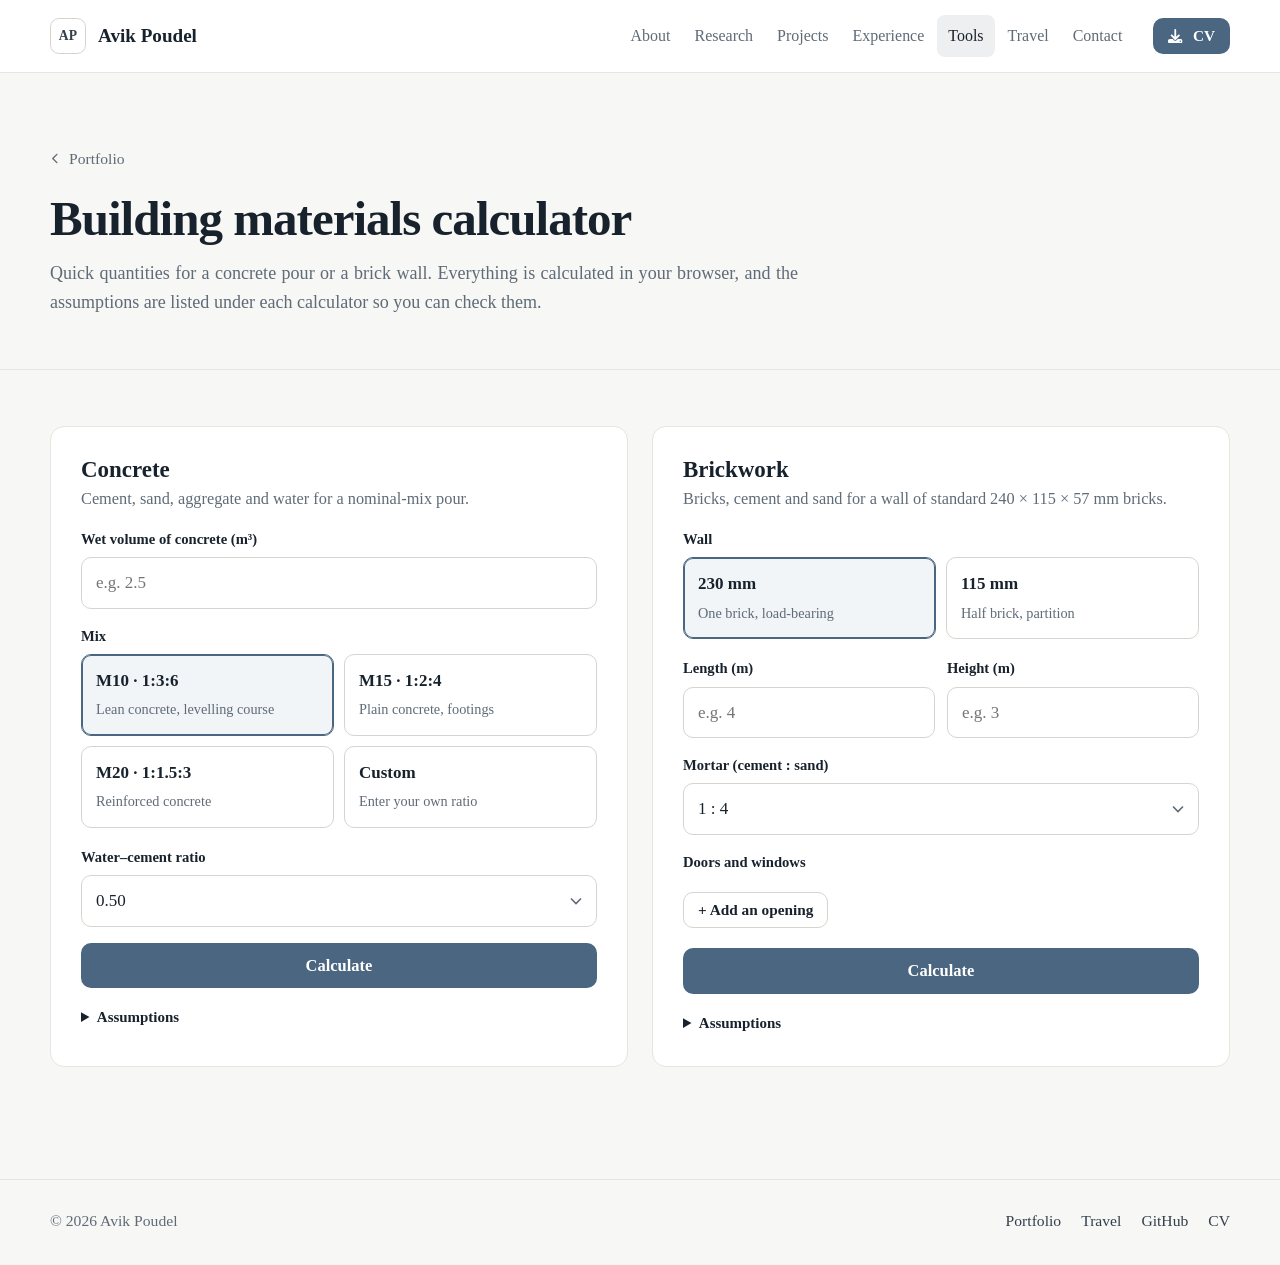
==== concretecal.html @ f52c706e "Redesign the portfolio with a light, Times New Roman layout Rebuild the home, travel and calculator " ====
<!DOCTYPE html>
<html lang="en">
<head>
  <meta charset="utf-8">
  <meta name="viewport" content="width=device-width, initial-scale=1">
  <title>Building Materials Calculator | Avik Poudel</title>
  <meta name="description" content="Free calculator for cement, sand, aggregate and water in a concrete pour, and bricks, cement and sand for brick masonry with openings. Results in m³ and cubic feet.">
  <link rel="canonical" href="http://www.avikpoudel.com.np/concretecal.html">
  <meta name="theme-color" content="#f7f7f5">
  <meta property="og:type" content="website">
  <meta property="og:title" content="Building Materials Calculator | Avik Poudel">
  <meta property="og:description" content="Cement, sand, aggregate, bricks and water for concrete and brickwork.">
  <meta property="og:url" content="http://www.avikpoudel.com.np/concretecal.html">
  <meta property="og:image" content="http://www.avikpoudel.com.np/assets/img/construction.jpg">

  <link rel="icon" href="favicon.ico" sizes="32x32">
  <link rel="icon" href="assets/img/favicon.svg" type="image/svg+xml">
  <link rel="apple-touch-icon" href="assets/img/apple-touch-icon.png">
  <link rel="stylesheet" href="assets/css/site.css">
  <script>document.documentElement.classList.add('js');</script>
</head>
<body>
  <a class="skip-link" href="#main">Skip to content</a>

  <header class="site-header is-solid" data-header data-solid>
    <div class="container nav">
      <a class="brand" href="index.html">
        <span class="brand__mark" aria-hidden="true">AP</span>
        <span>Avik Poudel</span>
      </a>
      <button class="nav-toggle" type="button" aria-expanded="false" aria-controls="site-nav" data-nav-toggle>
        <span class="nav-toggle__bars" aria-hidden="true"></span>
        <span class="sr-only">Menu</span>
      </button>
      <nav class="nav__menu" id="site-nav" aria-label="Main">
        <ul class="nav__links">
          <li><a href="index.html#about">About</a></li>
          <li><a href="index.html#research">Research</a></li>
          <li><a href="index.html#projects">Projects</a></li>
          <li><a href="index.html#experience">Experience</a></li>
          <li><a href="index.html#tools" aria-current="page">Tools</a></li>
          <li><a href="hobby.html">Travel</a></li>
          <li><a href="index.html#contact">Contact</a></li>
        </ul>
        <a class="btn btn--small" href="resources/cv.pdf" download>
          <svg class="icon" aria-hidden="true"><use href="assets/img/icons.svg#i-download"></use></svg>
          CV
        </a>
      </nav>
    </div>
  </header>

  <main id="main">
    <section class="page-hero">
      <div class="container">
        <a class="back-link" href="index.html#tools"><svg class="icon" aria-hidden="true"><use href="assets/img/icons.svg#i-chevron-left"></use></svg> Portfolio</a>
        <h1>Building materials calculator</h1>
        <p>Quick quantities for a concrete pour or a brick wall. Everything is calculated in your browser, and the assumptions are listed under each calculator so you can check them.</p>
      </div>
    </section>

    <section class="section page-body">
      <div class="container calc-grid">

        <!-- Concrete -->
        <form class="panel" id="concrete-form" novalidate>
          <h2>Concrete</h2>
          <p class="panel-intro">Cement, sand, aggregate and water for a nominal-mix pour.</p>

          <div class="field">
            <label for="c-volume">Wet volume of concrete (m³)</label>
            <input class="input" id="c-volume" type="number" inputmode="decimal" min="0" step="any" placeholder="e.g. 2.5" required>
          </div>

          <p class="label" id="mix-label">Mix</p>
          <div class="choice-grid" role="radiogroup" aria-labelledby="mix-label">
            <div class="choice">
              <input type="radio" name="mix" id="mix-m10" value="1:3:6" checked>
              <label for="mix-m10"><strong>M10 · 1:3:6</strong><span>Lean concrete, levelling course</span></label>
            </div>
            <div class="choice">
              <input type="radio" name="mix" id="mix-m15" value="1:2:4">
              <label for="mix-m15"><strong>M15 · 1:2:4</strong><span>Plain concrete, footings</span></label>
            </div>
            <div class="choice">
              <input type="radio" name="mix" id="mix-m20" value="1:1.5:3">
              <label for="mix-m20"><strong>M20 · 1:1.5:3</strong><span>Reinforced concrete</span></label>
            </div>
            <div class="choice">
              <input type="radio" name="mix" id="mix-custom" value="custom">
              <label for="mix-custom"><strong>Custom</strong><span>Enter your own ratio</span></label>
            </div>
          </div>

          <fieldset class="field" id="custom-ratio" hidden style="border:0;padding:0;margin-inline:0">
            <legend class="label">Custom ratio (cement : sand : aggregate)</legend>
            <div class="row-3">
              <input class="input" type="number" min="0" step="any" value="1" aria-label="Cement parts" data-part="cement">
              <input class="input" type="number" min="0" step="any" value="2" aria-label="Sand parts" data-part="sand">
              <input class="input" type="number" min="0" step="any" value="4" aria-label="Aggregate parts" data-part="aggregate">
            </div>
          </fieldset>

          <div class="field">
            <label for="c-wc">Water–cement ratio</label>
            <select class="input" id="c-wc">
              <option value="0.40">0.40</option>
              <option value="0.45">0.45</option>
              <option value="0.50" selected>0.50</option>
              <option value="0.55">0.55</option>
              <option value="0.60">0.60</option>
            </select>
          </div>

          <button class="btn btn--block" type="submit">Calculate</button>
          <p class="form-error" data-error aria-live="polite"></p>

          <div class="results" data-results hidden aria-live="polite">
            <div><strong data-out="cement-bags">0</strong>bags of cement <em data-out="cement-kg"></em></div>
            <div><strong data-out="water">0</strong>litres of water</div>
            <div><strong data-out="sand">0</strong>m³ of sand <em data-out="sand-cft"></em></div>
            <div><strong data-out="aggregate">0</strong>m³ of aggregate <em data-out="agg-cft"></em></div>
          </div>

          <details class="assumptions">
            <summary>Assumptions</summary>
            <ul>
              <li>Dry volume = 1.54 × wet volume, split by the mix ratio.</li>
              <li>Cement density 1440 kg/m³, 50 kg bags.</li>
              <li>Water = water–cement ratio × mass of cement.</li>
              <li>No allowance for wastage. Nominal mixes only; use a mix design for important work.</li>
            </ul>
          </details>
        </form>

        <!-- Brickwork -->
        <form class="panel" id="brick-form" novalidate>
          <h2>Brickwork</h2>
          <p class="panel-intro">Bricks, cement and sand for a wall of standard 240 × 115 × 57 mm bricks.</p>

          <p class="label" id="wall-label">Wall</p>
          <div class="choice-grid" role="radiogroup" aria-labelledby="wall-label">
            <div class="choice">
              <input type="radio" name="wall" id="wall-230" value="0.23" data-mortar="4" checked>
              <label for="wall-230"><strong>230 mm</strong><span>One brick, load-bearing</span></label>
            </div>
            <div class="choice">
              <input type="radio" name="wall" id="wall-115" value="0.115" data-mortar="6">
              <label for="wall-115"><strong>115 mm</strong><span>Half brick, partition</span></label>
            </div>
          </div>

          <div class="row-2">
            <div class="field">
              <label for="b-length">Length (m)</label>
              <input class="input" id="b-length" type="number" inputmode="decimal" min="0" step="any" placeholder="e.g. 4" required>
            </div>
            <div class="field">
              <label for="b-height">Height (m)</label>
              <input class="input" id="b-height" type="number" inputmode="decimal" min="0" step="any" placeholder="e.g. 3" required>
            </div>
          </div>

          <div class="field">
            <label for="b-mortar">Mortar (cement : sand)</label>
            <select class="input" id="b-mortar">
              <option value="3">1 : 3</option>
              <option value="4" selected>1 : 4</option>
              <option value="5">1 : 5</option>
              <option value="6">1 : 6</option>
            </select>
          </div>

          <p class="label">Doors and windows</p>
          <div class="openings" data-openings></div>
          <template id="opening-template">
            <div class="opening">
              <input class="input" type="number" inputmode="decimal" min="0" step="any" placeholder="Width (m)" aria-label="Opening width in metres" data-dim="w">
              <input class="input" type="number" inputmode="decimal" min="0" step="any" placeholder="Height (m)" aria-label="Opening height in metres" data-dim="h">
              <button class="icon-btn" type="button" aria-label="Remove this opening" data-remove>
                <svg class="icon" aria-hidden="true"><use href="assets/img/icons.svg#i-xmark"></use></svg>
              </button>
            </div>
          </template>
          <button class="btn btn--outline btn--small" type="button" data-add-opening style="margin-bottom: 20px">+ Add an opening</button>

          <button class="btn btn--block" type="submit">Calculate</button>
          <p class="form-error" data-error aria-live="polite"></p>

          <div class="results" data-results hidden aria-live="polite">
            <div><strong data-out="bricks">0</strong>bricks, incl. 5% wastage</div>
            <div><strong data-out="cement-bags">0</strong>bags of cement <em data-out="cement-kg"></em></div>
            <div><strong data-out="sand">0</strong>m³ of sand <em data-out="sand-cft"></em></div>
            <div><strong data-out="volume">0</strong>m³ of brickwork <em data-out="area"></em></div>
          </div>

          <details class="assumptions">
            <summary>Assumptions</summary>
            <ul>
              <li>Brick 240 × 115 × 57 mm with 10 mm joints, so each brick takes 250 × 125 × 67 mm of wall.</li>
              <li>Wet mortar = wall volume − volume of the bricks themselves.</li>
              <li>Dry mortar = 1.33 × wet mortar, split by the mortar ratio.</li>
              <li>Cement density 1440 kg/m³, 50 kg bags. Openings are deducted in full.</li>
            </ul>
          </details>
        </form>
      </div>
    </section>
  </main>

  <footer class="site-footer">
    <div class="container footer">
      <p>© <span data-year>2026</span> Avik Poudel</p>
      <nav aria-label="Footer">
        <a href="index.html">Portfolio</a>
        <a href="hobby.html">Travel</a>
        <a href="https://github.com/poudelavik1" target="_blank" rel="noopener">GitHub</a>
        <a href="resources/cv.pdf" download>CV</a>
      </nav>
    </div>
  </footer>

  <script src="assets/js/site.js" defer></script>
  <script src="assets/js/calculators.js" defer></script>
</body>
</html>
---- assets/css/site.css ----
/* ==========================================================================
   Avik Poudel — portfolio
   One stylesheet for every page: a light, quiet palette with a muted
   slate-blue accent. Tokens first, then layout, then components.
   ========================================================================== */

:root {
  --bg: #f7f7f5;
  --surface: #ffffff;
  --tint: #f2f5f8;
  --ink: #18222d;
  --ink-2: #333f4b;
  --muted: #5f6b77;
  --line: #e7e5e0;
  --line-strong: #d7d4cd;

  --accent: #4a6680;
  --accent-hover: #3b546b;
  --accent-soft: rgba(74, 102, 128, .14);
  --focus: #7d98b0;

  --radius: 14px;
  --radius-sm: 10px;
  --shadow: 0 1px 2px rgba(24, 34, 45, .04), 0 6px 18px rgba(24, 34, 45, .05);

  --font-display: "Times New Roman", Times, "Liberation Serif", serif;
  --font-body: "Times New Roman", Times, "Liberation Serif", serif;

  --header-h: 72px;
  --container: 1180px;
  --gutter: clamp(16px, 4vw, 32px);
}

/* ---------- Base ---------- */

*, *::before, *::after { box-sizing: border-box; }

html {
  font-size: 106.25%; /* Times New Roman runs small; 1rem = 17px */
  scroll-behavior: smooth;
  scroll-padding-top: calc(var(--header-h) + 8px);
  -webkit-text-size-adjust: 100%;
}

body {
  margin: 0;
  font-family: var(--font-body);
  font-size: 1.0625rem;
  line-height: 1.6;
  color: var(--ink-2);
  background: var(--bg);
  font-kerning: normal;
  -webkit-font-smoothing: antialiased;
  text-rendering: optimizeLegibility;
  overflow-x: clip;
}

img, svg { display: block; max-width: 100%; }
img { height: auto; }
a { color: inherit; }
p { margin: 0 0 1em; }
ul, ol { margin: 0; padding: 0; }
button, input, select, textarea { font: inherit; color: inherit; }
button { -webkit-tap-highlight-color: transparent; }

h1, h2, h3, h4 {
  margin: 0;
  font-family: var(--font-display);
  font-weight: 700;
  line-height: 1.15;
  letter-spacing: 0;
  color: var(--ink);
  text-wrap: balance;
}

h2 {
  font-size: clamp(1.9rem, 1.8vw + 1.1rem, 2.7rem);
  margin-bottom: 18px;
}

/* Longer paragraphs are justified on wider screens, with hyphenation so the word
   gaps stay even. Phone columns are too narrow for that, so they stay left-aligned. */
@media (min-width: 640px) {
  .lead,
  .hero__lead,
  .about p,
  .ticks li,
  .project p:not(.project__meta),
  .timeline__item p:not(.timeline__date):not(.timeline__place),
  .timeline__item li,
  .section-intro,
  .contact > div > p,
  .tool-card p,
  .page-hero p {
    text-align: justify;
    -webkit-hyphens: auto;
    hyphens: auto;
  }
}

:focus-visible {
  outline: 3px solid var(--focus);
  outline-offset: 3px;
  border-radius: 4px;
}

.sr-only {
  position: absolute;
  width: 1px; height: 1px;
  padding: 0; margin: -1px;
  overflow: hidden;
  clip: rect(0 0 0 0);
  white-space: nowrap;
  border: 0;
}

.skip-link {
  position: absolute;
  left: 12px; top: -64px;
  z-index: 300;
  padding: 10px 16px;
  border-radius: 8px;
  background: var(--ink);
  color: #fff;
  font-weight: 600;
  text-decoration: none;
  transition: top .2s;
}
.skip-link:focus { top: 12px; }

.container {
  width: 100%;
  max-width: calc(var(--container) + 2 * var(--gutter));
  margin-inline: auto;
  padding-inline: var(--gutter);
}

.icon {
  width: 1em; height: 1em;
  fill: currentColor;
  flex: none;
}

/* ---------- Header & navigation ---------- */

.site-header {
  position: fixed;
  inset: 0 0 auto;
  z-index: 100;
  height: var(--header-h);
  color: var(--ink);
  transition: background-color .3s, box-shadow .3s;
}

.site-header.is-solid,
.site-header[data-open="true"] {
  background: rgba(255, 255, 255, .92);
  -webkit-backdrop-filter: saturate(160%) blur(10px);
  backdrop-filter: saturate(160%) blur(10px);
  box-shadow: 0 1px 0 var(--line);
}

.nav {
  height: 100%;
  display: flex;
  align-items: center;
  justify-content: space-between;
  gap: 24px;
}

.brand {
  display: inline-flex;
  align-items: center;
  gap: 12px;
  color: var(--ink);
  text-decoration: none;
  font-family: var(--font-display);
  font-size: 1.125rem;
  font-weight: 600;
  white-space: nowrap;
}

.brand__mark {
  display: grid;
  place-items: center;
  width: 36px; height: 36px;
  border: 1px solid var(--line-strong);
  border-radius: 9px;
  background: var(--surface);
  color: var(--ink-2);
  font-size: .8rem;
  font-weight: 600;
  letter-spacing: .02em;
}

.nav__menu {
  display: flex;
  align-items: center;
  gap: 20px;
}

.nav__links {
  display: flex;
  gap: 2px;
  list-style: none;
}

.nav__links a {
  display: block;
  padding: 8px 11px;
  border-radius: 8px;
  color: var(--muted);
  font-size: .94rem;
  font-weight: 500;
  text-decoration: none;
  transition: color .2s, background-color .2s;
}
.nav__links a:hover { color: var(--ink); background: rgba(24, 34, 45, .05); }
.nav__links a[aria-current] { color: var(--ink); background: rgba(24, 34, 45, .07); }

.nav-toggle {
  display: none;
  place-items: center;
  width: 44px; height: 44px;
  padding: 0;
  border: 1px solid var(--line-strong);
  border-radius: 10px;
  background: var(--surface);
  color: var(--ink);
  cursor: pointer;
}

.nav-toggle__bars,
.nav-toggle__bars::before,
.nav-toggle__bars::after {
  display: block;
  width: 18px; height: 2px;
  border-radius: 2px;
  background: currentColor;
  transition: transform .25s, background-color .25s;
}
.nav-toggle__bars { position: relative; }
.nav-toggle__bars::before,
.nav-toggle__bars::after { content: ""; position: absolute; left: 0; }
.nav-toggle__bars::before { top: -6px; }
.nav-toggle__bars::after { top: 6px; }
.nav-toggle[aria-expanded="true"] .nav-toggle__bars { background: transparent; }
.nav-toggle[aria-expanded="true"] .nav-toggle__bars::before { transform: translateY(6px) rotate(45deg); }
.nav-toggle[aria-expanded="true"] .nav-toggle__bars::after { transform: translateY(-6px) rotate(-45deg); }

@media (max-width: 1000px) {
  .nav-toggle { display: inline-grid; }

  .nav__menu {
    position: fixed;
    top: var(--header-h);
    left: 0; right: 0;
    flex-direction: column;
    align-items: stretch;
    gap: 16px;
    max-height: calc(100vh - var(--header-h));
    max-height: calc(100dvh - var(--header-h));
    overflow-y: auto;
    padding: 12px var(--gutter) 24px;
    background: var(--surface);
    border-top: 1px solid var(--line);
    box-shadow: 0 20px 32px rgba(24, 34, 45, .08);
    opacity: 0;
    visibility: hidden;
    transform: translateY(-8px);
    transition: opacity .2s, transform .2s, visibility 0s .2s;
  }

  .site-header[data-open="true"] .nav__menu {
    opacity: 1;
    visibility: visible;
    transform: none;
    transition: opacity .2s, transform .2s;
  }

  .nav__links { flex-direction: column; gap: 2px; }
  .nav__links a { padding: 12px 10px; font-size: 1.05rem; color: var(--ink-2); }
  .nav__menu .btn { justify-content: center; }
}

/* ---------- Buttons & links ---------- */

.btn {
  display: inline-flex;
  align-items: center;
  gap: 10px;
  padding: 12px 20px;
  border: 1px solid transparent;
  border-radius: var(--radius-sm);
  background: var(--accent);
  color: #fff;
  font-size: .97rem;
  font-weight: 600;
  line-height: 1.2;
  text-decoration: none;
  cursor: pointer;
  transition: background-color .2s, border-color .2s, color .2s;
}
.btn:hover { background: var(--accent-hover); }
.btn .icon { width: .95em; height: .95em; }

.btn--outline { background: var(--surface); border-color: var(--line-strong); color: var(--ink); }
.btn--outline:hover { background: var(--surface); border-color: var(--ink-2); }

.btn--small { padding: 8px 14px; font-size: .9rem; }
.btn--block { width: 100%; justify-content: center; }

.text-link {
  display: inline-flex;
  align-items: center;
  gap: 8px;
  color: var(--ink);
  font-weight: 600;
  text-decoration: none;
  border-bottom: 1px solid var(--line-strong);
  padding-bottom: 2px;
  transition: color .2s, border-color .2s;
}
.text-link:hover { color: var(--accent); border-color: var(--accent); }
.text-link .icon { width: .8em; height: .8em; transition: transform .2s; }
.text-link:hover .icon { transform: translateX(2px); }

/* ---------- Sections ---------- */

.section { padding-block: clamp(64px, 9vw, 112px); }
.section--white { background: var(--surface); border-block: 1px solid var(--line); }

.section-label {
  margin-bottom: 10px;
  font-size: .92rem;
  font-weight: 600;
  color: var(--accent);
}

.section-head {
  display: flex;
  flex-wrap: wrap;
  align-items: flex-end;
  justify-content: space-between;
  gap: 20px 32px;
  margin-bottom: 36px;
}
.section-head h2 { margin-bottom: 0; }
.section-intro { max-width: 46rem; color: var(--muted); margin-bottom: 36px; }

.lead { font-size: 1.14rem; line-height: 1.6; color: var(--ink-2); }

.chips {
  display: flex;
  flex-wrap: wrap;
  gap: 8px;
  list-style: none;
}
.chips li {
  padding: 4px 12px;
  border: 1px solid var(--line);
  border-radius: 999px;
  background: var(--surface);
  color: var(--ink-2);
  font-size: .85rem;
  line-height: 1.6;
}

/* ---------- Hero ---------- */

.hero { padding: calc(var(--header-h) + clamp(32px, 6vw, 80px)) 0 0; }

.hero__grid {
  display: grid;
  grid-template-columns: minmax(0, 1.05fr) minmax(0, 1fr);
  gap: clamp(32px, 5vw, 72px);
  align-items: center;
}

.eyebrow {
  margin-bottom: 14px;
  font-size: .95rem;
  font-weight: 600;
  color: var(--accent);
}

.hero__title {
  margin-bottom: 20px;
  font-size: clamp(3rem, 6vw, 5.2rem);
  font-weight: 700;
  line-height: 1;
  letter-spacing: -.01em;
}

.hero__lead {
  max-width: 36rem;
  margin-bottom: 30px;
  font-size: clamp(1.06rem, .6vw + .9rem, 1.22rem);
  color: var(--ink-2);
}

.hero__actions { display: flex; flex-wrap: wrap; gap: 12px; }

.hero__media { margin: 0; }
.hero__media img {
  width: 100%;
  aspect-ratio: 5 / 4;
  object-fit: cover;
  object-position: 62% 40%;
  border-radius: var(--radius);
}

.hero__facts {
  display: grid;
  grid-template-columns: repeat(3, minmax(0, 1fr));
  gap: 16px 32px;
  margin: clamp(40px, 6vw, 72px) 0 0;
  padding-block: 24px clamp(40px, 6vw, 64px);
  border-top: 1px solid var(--line);
}
.hero__facts dt,
.facts dt {
  margin-bottom: 2px;
  font-size: .82rem;
  font-weight: 500;
  color: var(--muted);
}
.hero__facts dd,
.facts dd { margin: 0; color: var(--ink); font-weight: 500; line-height: 1.45; }

@media (max-width: 860px) {
  .hero__grid { grid-template-columns: 1fr; }
  .hero__media img { aspect-ratio: 16 / 10; }
}
@media (max-width: 720px) {
  .hero__facts { grid-template-columns: 1fr; gap: 14px; }
}

/* ---------- About ---------- */

.about {
  display: grid;
  grid-template-columns: minmax(0, 5fr) minmax(0, 7fr);
  gap: clamp(40px, 7vw, 96px);
  align-items: center;
}

.about__photo { margin: 0; }
.about__photo img {
  width: 100%;
  aspect-ratio: 3 / 4;
  object-fit: cover;
  object-position: 50% 30%;
  border-radius: var(--radius);
}

.facts {
  display: grid;
  grid-template-columns: repeat(2, minmax(0, 1fr));
  gap: 18px 32px;
  margin: 28px 0 0;
  padding-top: 24px;
  border-top: 1px solid var(--line);
}

@media (max-width: 860px) {
  .about { grid-template-columns: 1fr; }
  .about__photo { max-width: 380px; }
}
@media (max-width: 480px) {
  .facts { grid-template-columns: 1fr; }
}

/* ---------- Research ---------- */

.research {
  display: grid;
  grid-template-columns: minmax(0, 6fr) minmax(0, 5fr);
  gap: clamp(40px, 6vw, 80px);
  align-items: start;
}
.research h2 { max-width: 20ch; }

.ticks {
  display: grid;
  gap: 14px;
  margin: 24px 0 28px;
  list-style: none;
}
.ticks li { position: relative; padding-left: 26px; }
.ticks li::before {
  content: "";
  position: absolute;
  left: 2px; top: .62em;
  width: 7px; height: 7px;
  border-radius: 50%;
  background: var(--accent);
}
.ticks strong { color: var(--ink); font-weight: 600; }

.repo-links {
  margin-top: 28px;
  padding-top: 22px;
  border-top: 1px solid var(--line);
}
.repo-links h3 { margin-bottom: 12px; font-size: 1rem; }
.repo-links ul { display: flex; flex-wrap: wrap; gap: 10px 22px; list-style: none; }
.repo-links a {
  display: inline-flex;
  align-items: center;
  gap: 8px;
  padding-bottom: 2px;
  border-bottom: 1px solid var(--line-strong);
  color: var(--ink);
  font-weight: 500;
  text-decoration: none;
  transition: color .2s, border-color .2s;
}
.repo-links a:hover { color: var(--accent); border-color: var(--accent); }
.repo-links .icon { width: 1.05em; height: 1.05em; }

.research__figure {
  position: sticky;
  top: calc(var(--header-h) + 24px);
  margin: 0;
  padding: 20px;
  border: 1px solid var(--line);
  border-radius: var(--radius);
  background: var(--surface);
}
.research__figure img { width: 100%; }
.research__figure figcaption {
  margin-top: 14px;
  color: var(--muted);
  font-size: .86rem;
  line-height: 1.5;
}

@media (max-width: 960px) {
  .research { grid-template-columns: 1fr; }
  .research__figure { position: static; max-width: 560px; }
}

/* ---------- Projects ---------- */

.filters { display: flex; flex-wrap: wrap; gap: 8px; }

.filter {
  padding: 7px 15px;
  border: 1px solid var(--line-strong);
  border-radius: 999px;
  background: var(--surface);
  color: var(--ink-2);
  font-size: .9rem;
  font-weight: 500;
  cursor: pointer;
  transition: background-color .2s, border-color .2s, color .2s;
}
.filter:hover { border-color: var(--ink-2); }
.filter[aria-pressed="true"] { background: var(--tint); border-color: var(--accent); color: var(--accent-hover); }

.project-grid {
  display: grid;
  grid-template-columns: repeat(auto-fill, minmax(min(100%, 320px), 1fr));
  gap: 24px;
}

.project {
  display: flex;
  flex-direction: column;
  overflow: hidden;
  border: 1px solid var(--line);
  border-radius: var(--radius);
  background: var(--surface);
  transition: box-shadow .25s, border-color .25s;
}
.project:hover { box-shadow: var(--shadow); border-color: var(--line-strong); }
.project[hidden] { display: none; }

.project__media {
  aspect-ratio: 16 / 10;
  overflow: hidden;
  background: var(--tint);
  border-bottom: 1px solid var(--line);
}
.project__media img {
  width: 100%; height: 100%;
  object-fit: cover;
  transition: transform .5s;
}
.project:hover .project__media img { transform: scale(1.03); }
.project__media--chart { background: #fff; }
.project__media--chart img { object-fit: contain; padding: 10px 6px 4px; }

.project__body {
  display: flex;
  flex-direction: column;
  flex: 1;
  padding: 20px 22px 22px;
}
.project__meta { margin-bottom: 6px; font-size: .84rem; font-weight: 500; color: var(--muted); }
.project h3 { margin-bottom: 8px; font-size: 1.16rem; }
.project p:not(.project__meta) { color: var(--muted); font-size: .96rem; }
.project .text-link { margin-top: auto; align-self: flex-start; font-size: .92rem; }

/* ---------- Experience & education ---------- */

.timeline-grid {
  display: grid;
  grid-template-columns: repeat(2, minmax(0, 1fr));
  gap: clamp(40px, 6vw, 80px);
  margin-top: 20px;
}

.col-title { margin-bottom: 22px; font-size: 1.05rem; color: var(--muted); font-weight: 600; }

.timeline {
  position: relative;
  margin-left: 5px;
  list-style: none;
  border-left: 1px solid var(--line-strong);
}
.timeline__item { position: relative; padding: 0 0 32px 26px; }
.timeline__item:last-child { padding-bottom: 4px; }
.timeline__item::before {
  content: "";
  position: absolute;
  left: -6px; top: 6px;
  width: 11px; height: 11px;
  border: 2px solid var(--accent);
  border-radius: 50%;
  background: var(--bg);
}
.timeline__date { margin-bottom: 4px; font-size: .86rem; font-weight: 600; color: var(--accent); font-variant-numeric: tabular-nums; }
.timeline__item h4 { margin-bottom: 2px; font-size: 1.15rem; }
.timeline__place { margin-bottom: 12px; color: var(--muted); font-size: .96rem; }
.timeline__item ul { padding-left: 18px; font-size: .98rem; }
.timeline__item li { margin-bottom: 6px; }
.timeline__item li::marker { color: var(--line-strong); }
.timeline__item p:last-child { margin-bottom: 0; }

.recognition {
  margin-top: clamp(44px, 6vw, 64px);
  padding-top: 28px;
  border-top: 1px solid var(--line);
}

.plain-list {
  display: grid;
  grid-template-columns: repeat(auto-fit, minmax(min(100%, 320px), 1fr));
  gap: 12px 48px;
  list-style: none;
}
.plain-list li { position: relative; padding-left: 22px; }
.plain-list li::before {
  content: "";
  position: absolute;
  left: 2px; top: .62em;
  width: 7px; height: 7px;
  border-radius: 50%;
  background: var(--accent);
}

@media (max-width: 860px) {
  .timeline-grid { grid-template-columns: 1fr; }
}

/* ---------- Skills ---------- */

.skills-grid {
  display: grid;
  grid-template-columns: repeat(auto-fit, minmax(min(100%, 250px), 1fr));
  gap: 20px;
}
.skill-group {
  padding: 24px;
  border: 1px solid var(--line);
  border-radius: var(--radius);
  background: var(--bg);
}
.skill-group h3 { margin-bottom: 16px; font-size: 1.05rem; }

/* ---------- Tools ---------- */

.tools {
  display: grid;
  grid-template-columns: minmax(0, 5fr) minmax(0, 7fr);
  gap: 24px;
  align-items: stretch;
}

.tool-card {
  display: flex;
  flex-direction: column;
  overflow: hidden;
  border: 1px solid var(--line);
  border-radius: var(--radius);
  background: var(--surface);
  color: inherit;
  text-decoration: none;
  transition: box-shadow .25s, border-color .25s;
}
.tool-card:hover { box-shadow: var(--shadow); border-color: var(--line-strong); }
.tool-card img { width: 100%; aspect-ratio: 16 / 10; object-fit: cover; }
.tool-card__body { display: flex; flex-direction: column; flex: 1; padding: 22px 24px 24px; }
.tool-card__body .tool-cta { margin-top: auto; }
.tool-card h3 { margin-bottom: 6px; font-size: 1.3rem; }
.tool-card p { color: var(--muted); }
.tool-cta { display: inline-flex; align-items: center; gap: 8px; color: var(--accent); font-weight: 600; }
.tool-cta .icon { width: .85em; height: .85em; transition: transform .2s; }
.tool-card:hover .tool-cta .icon { transform: translateX(3px); }

.panel {
  padding: clamp(22px, 3.5vw, 30px);
  border: 1px solid var(--line);
  border-radius: var(--radius);
  background: var(--surface);
}
.panel h2, .panel h3 { margin-bottom: 2px; font-size: 1.3rem; }
.panel-intro { color: var(--muted); font-size: .96rem; }

.segmented {
  display: flex;
  flex-wrap: wrap;
  gap: 4px;
  width: fit-content;
  max-width: 100%;
  margin: 16px 0 20px;
  padding: 4px;
  border-radius: 12px;
  background: var(--tint);
}
.segmented button {
  padding: 7px 14px;
  border: 0;
  border-radius: 9px;
  background: transparent;
  color: var(--muted);
  font-size: .9rem;
  font-weight: 500;
  cursor: pointer;
  transition: background-color .2s, color .2s, box-shadow .2s;
}
.segmented button:hover { color: var(--ink); }
.segmented button[aria-pressed="true"] {
  background: var(--surface);
  color: var(--ink);
  box-shadow: 0 1px 2px rgba(24, 34, 45, .1);
}

.field { margin-bottom: 16px; }
.field label,
.label {
  display: block;
  margin-bottom: 6px;
  color: var(--ink);
  font-size: .86rem;
  font-weight: 600;
}

.input {
  width: 100%;
  min-height: 46px;
  padding: 11px 14px;
  border: 1px solid var(--line-strong);
  border-radius: var(--radius-sm);
  background: #fff;
  color: var(--ink);
  font-size: 1rem;
  transition: border-color .2s, box-shadow .2s;
}
.input:focus { outline: none; border-color: var(--accent); box-shadow: 0 0 0 4px var(--accent-soft); }
textarea.input { min-height: 132px; resize: vertical; }
select.input {
  appearance: none;
  padding-right: 38px;
  background-image: url("data:image/svg+xml,%3Csvg xmlns='http://www.w3.org/2000/svg' viewBox='0 0 12 8'%3E%3Cpath d='M1 1.5l5 5 5-5' fill='none' stroke='%235f6b77' stroke-width='1.6'/%3E%3C/svg%3E");
  background-repeat: no-repeat;
  background-position: right 14px center;
  background-size: 12px 8px;
}

.conv-grid {
  display: grid;
  grid-template-columns: minmax(0, 1fr) auto minmax(0, 1fr);
  gap: 12px;
  align-items: end;
}
.conv-grid .field { margin-bottom: 0; }

.icon-btn {
  display: grid;
  place-items: center;
  width: 46px; height: 46px;
  padding: 0;
  border: 1px solid var(--line-strong);
  border-radius: 50%;
  background: #fff;
  color: var(--ink-2);
  cursor: pointer;
  transition: border-color .2s, color .2s;
}
.icon-btn:hover { border-color: var(--accent); color: var(--accent); }
.icon-btn .icon { width: 15px; height: 15px; }

.result {
  display: block;
  margin-top: 20px;
  padding: 14px 18px;
  border: 1px solid var(--line);
  border-radius: 12px;
  background: var(--tint);
  color: var(--ink-2);
  font-size: clamp(1rem, 1vw + .7rem, 1.2rem);
  line-height: 1.45;
  font-variant-numeric: tabular-nums;
  overflow-wrap: anywhere;
}
.result small { display: block; margin-bottom: 2px; color: var(--muted); font-size: .8rem; }
.result strong { color: var(--ink); font-family: var(--font-display); font-weight: 600; }

@media (max-width: 900px) {
  .tools { grid-template-columns: 1fr; }
}
@media (max-width: 520px) {
  .conv-grid { grid-template-columns: 1fr; }
  .conv-grid .icon-btn { justify-self: center; transform: rotate(90deg); }
}

/* ---------- Travel strip ---------- */

.travel-strip {
  display: grid;
  grid-template-columns: repeat(4, minmax(0, 1fr));
  gap: 20px;
}
.travel-strip a { display: block; color: var(--ink); text-decoration: none; }
.travel-strip .frame { overflow: hidden; border-radius: var(--radius); background: var(--tint); }
.travel-strip img { width: 100%; aspect-ratio: 4 / 5; object-fit: cover; transition: transform .6s; }
.travel-strip a:hover img { transform: scale(1.03); }
.travel-strip span { display: block; margin-top: 10px; font-size: .95rem; font-weight: 500; }

@media (max-width: 860px) {
  .travel-strip { grid-template-columns: repeat(2, minmax(0, 1fr)); gap: 16px; }
}

/* ---------- Contact ---------- */

.contact {
  display: grid;
  grid-template-columns: minmax(0, 5fr) minmax(0, 6fr);
  gap: clamp(40px, 6vw, 80px);
  align-items: start;
}
.contact h2 { max-width: 14ch; }
.contact > div > p { color: var(--muted); }

.contact-list { display: grid; gap: 12px; margin: 24px 0 28px; list-style: none; }
.contact-list li { display: flex; align-items: center; gap: 14px; color: var(--ink-2); }
.contact-list .icon-wrap {
  display: grid;
  place-items: center;
  flex: none;
  width: 40px; height: 40px;
  border: 1px solid var(--line);
  border-radius: 10px;
  background: var(--surface);
  color: var(--accent);
}
.contact-list .icon { width: 15px; height: 15px; }
.contact-list a {
  color: var(--ink);
  text-decoration: none;
  border-bottom: 1px solid var(--line-strong);
  overflow-wrap: anywhere;
  transition: color .2s, border-color .2s;
}
.contact-list a:hover { color: var(--accent); border-color: var(--accent); }

.social { display: flex; flex-wrap: wrap; gap: 10px; list-style: none; }
.social a {
  display: grid;
  place-items: center;
  width: 42px; height: 42px;
  border: 1px solid var(--line-strong);
  border-radius: 50%;
  background: var(--surface);
  color: var(--ink-2);
  transition: color .2s, border-color .2s;
}
.social a:hover { color: var(--accent); border-color: var(--accent); }
.social .icon { width: 17px; height: 17px; }

.form-note { margin: 12px 0 0; color: var(--muted); font-size: .86rem; }

@media (max-width: 860px) {
  .contact { grid-template-columns: 1fr; }
}

/* ---------- Footer ---------- */

.site-footer {
  padding-block: 28px 32px;
  border-top: 1px solid var(--line);
  color: var(--muted);
  font-size: .92rem;
}
.footer { display: flex; flex-wrap: wrap; align-items: center; justify-content: space-between; gap: 12px 24px; }
.footer p { margin: 0; }
.footer a { color: var(--ink-2); text-decoration: none; }
.footer a:hover { color: var(--accent); }
.footer nav { display: flex; flex-wrap: wrap; gap: 8px 20px; }

.to-top {
  position: fixed;
  right: clamp(16px, 3vw, 28px);
  bottom: clamp(16px, 3vw, 28px);
  z-index: 90;
  display: grid;
  place-items: center;
  width: 44px; height: 44px;
  padding: 0;
  border: 1px solid var(--line-strong);
  border-radius: 50%;
  background: var(--surface);
  color: var(--ink-2);
  box-shadow: var(--shadow);
  cursor: pointer;
  opacity: 0;
  visibility: hidden;
  transform: translateY(8px);
  transition: opacity .25s, transform .25s, visibility 0s .25s, color .2s, border-color .2s;
}
.to-top.is-visible { opacity: 1; visibility: visible; transform: none; transition: opacity .25s, transform .25s, color .2s, border-color .2s; }
.to-top:hover { color: var(--accent); border-color: var(--accent); }
.to-top .icon { width: 14px; height: 14px; }

/* ---------- Sub-pages ---------- */

.page-hero {
  padding: calc(var(--header-h) + clamp(36px, 6vw, 72px)) 0 clamp(32px, 5vw, 52px);
  border-bottom: 1px solid var(--line);
  color: var(--muted);
}
.page-hero h1 {
  margin-bottom: 12px;
  font-size: clamp(2rem, 2.5vw + 1rem, 2.9rem);
  letter-spacing: -.02em;
}
.page-hero p { max-width: 44rem; margin-bottom: 0; }
.back-link {
  display: inline-flex;
  align-items: center;
  gap: 8px;
  margin-bottom: 20px;
  color: var(--muted);
  font-size: .92rem;
  text-decoration: none;
}
.back-link:hover { color: var(--ink); }
.back-link .icon { width: 11px; height: 11px; }

.page-body { padding-top: clamp(36px, 5vw, 56px); }

/* Gallery */
.gallery { columns: 3 300px; column-gap: 20px; }
.gallery__item {
  break-inside: avoid;
  margin: 0 0 20px;
  overflow: hidden;
  border: 1px solid var(--line);
  border-radius: var(--radius);
  background: var(--surface);
}
.gallery__open {
  display: block;
  width: 100%;
  padding: 0;
  border: 0;
  overflow: hidden;
  background: var(--tint);
  cursor: zoom-in;
}
.gallery__open img { width: 100%; transition: transform .5s; }
.gallery__open:hover img { transform: scale(1.02); }
.gallery__item figcaption { padding: 14px 18px 16px; }
.gallery__item h2 { margin-bottom: 2px; font-size: 1.05rem; letter-spacing: -.01em; }
.gallery__item p { margin: 0; color: var(--muted); font-size: .9rem; }

.lightbox {
  width: 100%; height: 100%;
  max-width: none; max-height: none;
  margin: 0;
  padding: 0;
  border: 0;
  background: transparent;
  color: #fff;
}
.lightbox::backdrop { background: rgba(14, 18, 23, .92); }
.lightbox__inner {
  display: grid;
  grid-template-rows: minmax(0, 1fr) auto;
  place-items: center;
  height: 100%;
  padding: 68px clamp(12px, 8vw, 96px) 20px;
}
.lightbox img { max-width: 100%; max-height: 100%; object-fit: contain; border-radius: 8px; }
.lightbox__caption { margin-top: 14px; text-align: center; color: rgba(255, 255, 255, .8); }
.lightbox__caption strong { display: block; color: #fff; }
.lightbox__btn {
  position: absolute;
  display: grid;
  place-items: center;
  width: 46px; height: 46px;
  padding: 0;
  border: 1px solid rgba(255, 255, 255, .25);
  border-radius: 50%;
  background: rgba(255, 255, 255, .08);
  color: #fff;
  cursor: pointer;
}
.lightbox__btn:hover { background: rgba(255, 255, 255, .18); }
.lightbox__btn .icon { width: 15px; height: 15px; }
.lightbox__close { top: 14px; right: 14px; }
.lightbox__prev { left: 14px; top: 50%; transform: translateY(-50%); }
.lightbox__next { right: 14px; top: 50%; transform: translateY(-50%); }

@media (max-width: 600px) {
  .lightbox__prev, .lightbox__next { top: auto; bottom: 16px; transform: none; }
  .lightbox__inner { padding-bottom: 80px; }
}

/* Calculators */
.calc-grid {
  display: grid;
  grid-template-columns: repeat(2, minmax(0, 1fr));
  gap: 24px;
  align-items: stretch;
}
.calc-grid .panel h2 { font-size: 1.35rem; }

.choice-grid {
  display: grid;
  grid-template-columns: repeat(2, minmax(0, 1fr));
  gap: 10px;
  margin-bottom: 18px;
}
.choice { position: relative; }
.choice input { position: absolute; opacity: 0; pointer-events: none; }
.choice label {
  display: block;
  height: 100%;
  padding: 12px 14px;
  border: 1px solid var(--line-strong);
  border-radius: var(--radius-sm);
  background: #fff;
  cursor: pointer;
  transition: border-color .2s, background-color .2s, box-shadow .2s;
}
.choice label strong { display: block; color: var(--ink); font-family: var(--font-display); font-size: 1rem; }
.choice label span { color: var(--muted); font-size: .84rem; line-height: 1.35; }
.choice input:checked + label { border-color: var(--accent); background: var(--tint); box-shadow: inset 0 0 0 1px var(--accent); }
.choice input:focus-visible + label { outline: 3px solid var(--focus); outline-offset: 2px; }

.row-2 { display: grid; grid-template-columns: repeat(2, minmax(0, 1fr)); gap: 12px; }
.row-3 { display: grid; grid-template-columns: repeat(3, minmax(0, 1fr)); gap: 10px; }

.openings { display: grid; gap: 10px; margin-bottom: 12px; }
.opening { display: grid; grid-template-columns: minmax(0, 1fr) minmax(0, 1fr) auto; gap: 10px; align-items: center; }
.opening .icon-btn { width: 40px; height: 40px; }

.results {
  display: grid;
  grid-template-columns: repeat(2, minmax(0, 1fr));
  gap: 1px;
  margin-top: 22px;
  overflow: hidden;
  border: 1px solid var(--line);
  border-radius: 12px;
  background: var(--line);
}
.results[hidden] { display: none; }
.results div { padding: 14px 16px; background: var(--tint); color: var(--muted); font-size: .82rem; }
.results strong {
  display: block;
  color: var(--ink);
  font-family: var(--font-display);
  font-size: 1.35rem;
  font-weight: 600;
  line-height: 1.3;
  font-variant-numeric: tabular-nums;
}
.results em { font-style: normal; }
.form-error { margin: 10px 0 0; color: #a33a2f; font-size: .88rem; font-weight: 500; }
.form-error:empty { display: none; }

.assumptions { margin-top: 18px; color: var(--muted); font-size: .88rem; }
.assumptions summary { color: var(--ink); font-weight: 600; cursor: pointer; }
.assumptions ul { margin-top: 8px; padding-left: 18px; }
.assumptions li { margin-bottom: 4px; }

@media (max-width: 900px) {
  .calc-grid { grid-template-columns: 1fr; }
}
@media (max-width: 420px) {
  .choice-grid, .row-2 { grid-template-columns: 1fr; }
}

/* ---------- Motion ---------- */

.js .reveal { opacity: 0; transform: translateY(12px); transition: opacity .6s ease, transform .6s ease; }
.js .reveal.is-visible { opacity: 1; transform: none; }

@media (prefers-reduced-motion: reduce) {
  html { scroll-behavior: auto; }
  *, *::before, *::after { transition-duration: .01ms !important; animation-duration: .01ms !important; }
  .js .reveal { opacity: 1; transform: none; }
}

/* ---------- Print ---------- */

@media print {
  .site-header, .to-top, .filters, #tools, #contact form { display: none !important; }
  .js .reveal { opacity: 1; transform: none; }
}
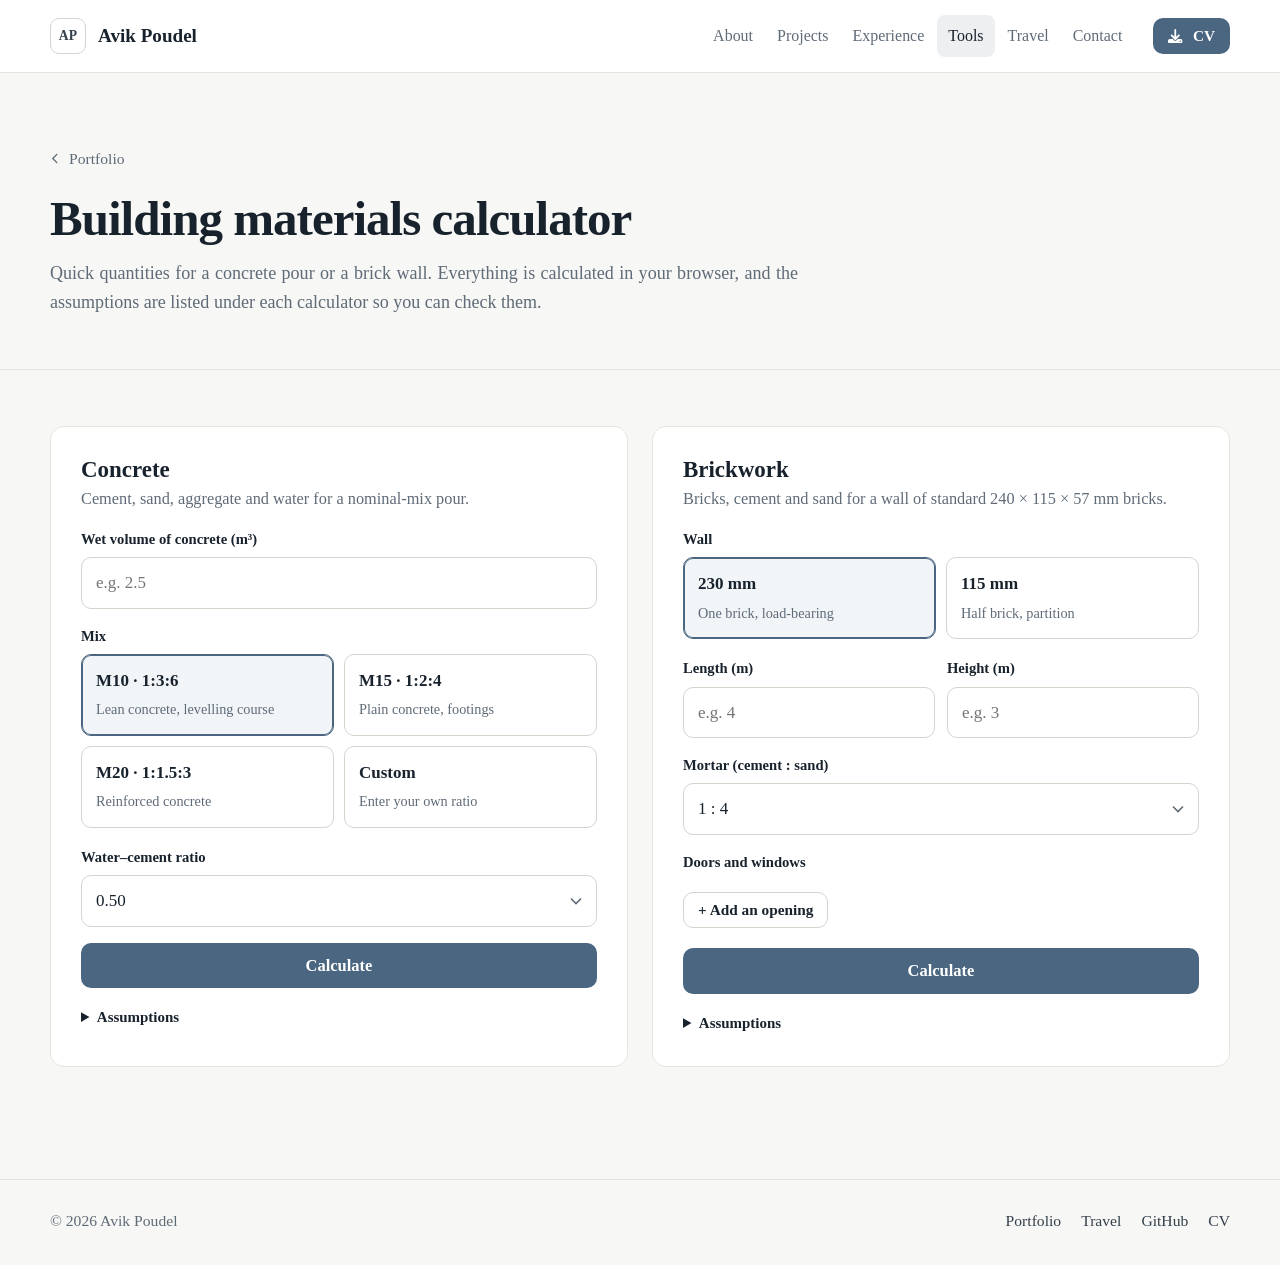
==== commit 5e7efbe9: "Remove the Master's research section Drop the research section, its nav links and its illustration, " ====
--- a/concretecal.html
+++ b/concretecal.html
@@ -5,13 +5,13 @@
   <meta name="viewport" content="width=device-width, initial-scale=1">
   <title>Building Materials Calculator | Avik Poudel</title>
   <meta name="description" content="Free calculator for cement, sand, aggregate and water in a concrete pour, and bricks, cement and sand for brick masonry with openings. Results in m³ and cubic feet.">
-  <link rel="canonical" href="http://www.avikpoudel.com.np/concretecal.html">
+  <link rel="canonical" href="https://www.avikpoudel.com.np/concretecal.html">
   <meta name="theme-color" content="#f7f7f5">
   <meta property="og:type" content="website">
   <meta property="og:title" content="Building Materials Calculator | Avik Poudel">
   <meta property="og:description" content="Cement, sand, aggregate, bricks and water for concrete and brickwork.">
-  <meta property="og:url" content="http://www.avikpoudel.com.np/concretecal.html">
-  <meta property="og:image" content="http://www.avikpoudel.com.np/assets/img/construction.jpg">
+  <meta property="og:url" content="https://www.avikpoudel.com.np/concretecal.html">
+  <meta property="og:image" content="https://www.avikpoudel.com.np/assets/img/construction.jpg">
 
   <link rel="icon" href="favicon.ico" sizes="32x32">
   <link rel="icon" href="assets/img/favicon.svg" type="image/svg+xml">
@@ -35,7 +35,6 @@
       <nav class="nav__menu" id="site-nav" aria-label="Main">
         <ul class="nav__links">
           <li><a href="index.html#about">About</a></li>
-          <li><a href="index.html#research">Research</a></li>
           <li><a href="index.html#projects">Projects</a></li>
           <li><a href="index.html#experience">Experience</a></li>
           <li><a href="index.html#tools" aria-current="page">Tools</a></li>
--- a/assets/css/site.css
+++ b/assets/css/site.css
@@ -84,7 +84,6 @@
   .lead,
   .hero__lead,
   .about p,
-  .ticks li,
   .project p:not(.project__meta),
   .timeline__item p:not(.timeline__date):not(.timeline__place),
   .timeline__item li,
@@ -329,6 +328,8 @@
 
 .section { padding-block: clamp(64px, 9vw, 112px); }
 .section--white { background: var(--surface); border-block: 1px solid var(--line); }
+.section--white .panel,
+.section--white .tool-card { background: var(--bg); }
 
 .section-label {
   margin-bottom: 10px;
@@ -469,76 +470,6 @@
 }
 @media (max-width: 480px) {
   .facts { grid-template-columns: 1fr; }
-}
-
-/* ---------- Research ---------- */
-
-.research {
-  display: grid;
-  grid-template-columns: minmax(0, 6fr) minmax(0, 5fr);
-  gap: clamp(40px, 6vw, 80px);
-  align-items: start;
-}
-.research h2 { max-width: 20ch; }
-
-.ticks {
-  display: grid;
-  gap: 14px;
-  margin: 24px 0 28px;
-  list-style: none;
-}
-.ticks li { position: relative; padding-left: 26px; }
-.ticks li::before {
-  content: "";
-  position: absolute;
-  left: 2px; top: .62em;
-  width: 7px; height: 7px;
-  border-radius: 50%;
-  background: var(--accent);
-}
-.ticks strong { color: var(--ink); font-weight: 600; }
-
-.repo-links {
-  margin-top: 28px;
-  padding-top: 22px;
-  border-top: 1px solid var(--line);
-}
-.repo-links h3 { margin-bottom: 12px; font-size: 1rem; }
-.repo-links ul { display: flex; flex-wrap: wrap; gap: 10px 22px; list-style: none; }
-.repo-links a {
-  display: inline-flex;
-  align-items: center;
-  gap: 8px;
-  padding-bottom: 2px;
-  border-bottom: 1px solid var(--line-strong);
-  color: var(--ink);
-  font-weight: 500;
-  text-decoration: none;
-  transition: color .2s, border-color .2s;
-}
-.repo-links a:hover { color: var(--accent); border-color: var(--accent); }
-.repo-links .icon { width: 1.05em; height: 1.05em; }
-
-.research__figure {
-  position: sticky;
-  top: calc(var(--header-h) + 24px);
-  margin: 0;
-  padding: 20px;
-  border: 1px solid var(--line);
-  border-radius: var(--radius);
-  background: var(--surface);
-}
-.research__figure img { width: 100%; }
-.research__figure figcaption {
-  margin-top: 14px;
-  color: var(--muted);
-  font-size: .86rem;
-  line-height: 1.5;
-}
-
-@media (max-width: 960px) {
-  .research { grid-template-columns: 1fr; }
-  .research__figure { position: static; max-width: 560px; }
 }
 
 /* ---------- Projects ---------- */
@@ -629,7 +560,7 @@
   width: 11px; height: 11px;
   border: 2px solid var(--accent);
   border-radius: 50%;
-  background: var(--bg);
+  background: var(--surface);
 }
 .timeline__date { margin-bottom: 4px; font-size: .86rem; font-weight: 600; color: var(--accent); font-variant-numeric: tabular-nums; }
 .timeline__item h4 { margin-bottom: 2px; font-size: 1.15rem; }
@@ -676,7 +607,7 @@
   padding: 24px;
   border: 1px solid var(--line);
   border-radius: var(--radius);
-  background: var(--bg);
+  background: var(--surface);
 }
 .skill-group h3 { margin-bottom: 16px; font-size: 1.05rem; }
 
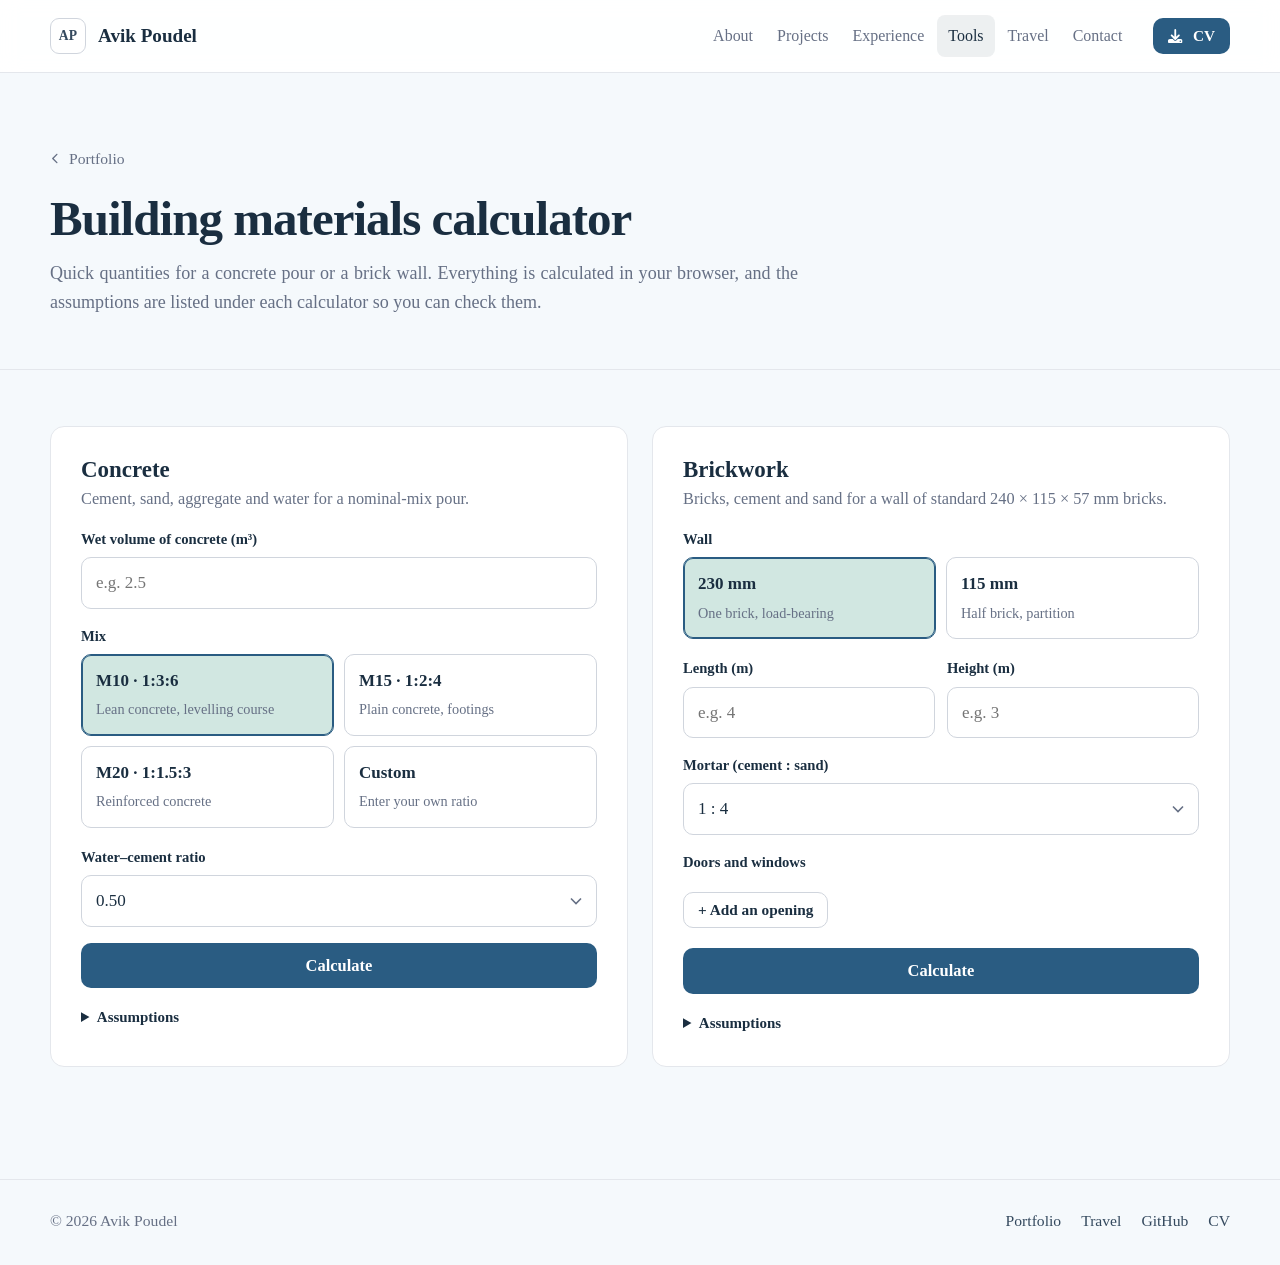
==== commit 18329cd5: "Use the original site's colour palette Bring back the colours from the first avikpoudel.com.np style" ====
--- a/concretecal.html
+++ b/concretecal.html
@@ -6,7 +6,7 @@
   <title>Building Materials Calculator | Avik Poudel</title>
   <meta name="description" content="Free calculator for cement, sand, aggregate and water in a concrete pour, and bricks, cement and sand for brick masonry with openings. Results in m³ and cubic feet.">
   <link rel="canonical" href="https://www.avikpoudel.com.np/concretecal.html">
-  <meta name="theme-color" content="#f7f7f5">
+  <meta name="theme-color" content="#f5f9fc">
   <meta property="og:type" content="website">
   <meta property="og:title" content="Building Materials Calculator | Avik Poudel">
   <meta property="og:description" content="Cement, sand, aggregate, bricks and water for concrete and brickwork.">
--- a/assets/css/site.css
+++ b/assets/css/site.css
@@ -5,23 +5,25 @@
    ========================================================================== */
 
 :root {
-  --bg: #f7f7f5;
+  /* Colours from the original avikpoudel.com.np stylesheet */
+  --bg: #f5f9fc;              /* old --light */
   --surface: #ffffff;
-  --tint: #f2f5f8;
-  --ink: #18222d;
-  --ink-2: #333f4b;
-  --muted: #5f6b77;
-  --line: #e7e5e0;
-  --line-strong: #d7d4cd;
-
-  --accent: #4a6680;
-  --accent-hover: #3b546b;
-  --accent-soft: rgba(74, 102, 128, .14);
-  --focus: #7d98b0;
+  --tint: #edf3f8;
+  --secondary: #d1e7e1;       /* old --secondary (mint) */
+  --ink: #1a2e40;             /* old --dark */
+  --ink-2: #34495e;
+  --muted: #667085;
+  --line: #e4e7ec;
+  --line-strong: #d0d5dd;
+
+  --accent: #2a5c82;          /* old --primary */
+  --accent-hover: #1f4766;
+  --accent-soft: rgba(42, 92, 130, .15);
+  --focus: #7fa6c4;
 
   --radius: 14px;
   --radius-sm: 10px;
-  --shadow: 0 1px 2px rgba(24, 34, 45, .04), 0 6px 18px rgba(24, 34, 45, .05);
+  --shadow: 0 1px 2px rgba(26, 46, 64, .04), 0 6px 18px rgba(26, 46, 64, .05);
 
   --font-display: "Times New Roman", Times, "Liberation Serif", serif;
   --font-body: "Times New Roman", Times, "Liberation Serif", serif;
@@ -214,8 +216,8 @@
   text-decoration: none;
   transition: color .2s, background-color .2s;
 }
-.nav__links a:hover { color: var(--ink); background: rgba(24, 34, 45, .05); }
-.nav__links a[aria-current] { color: var(--ink); background: rgba(24, 34, 45, .07); }
+.nav__links a:hover { color: var(--ink); background: rgba(26, 46, 64, .05); }
+.nav__links a[aria-current] { color: var(--ink); background: rgba(26, 46, 64, .07); }
 
 .nav-toggle {
   display: none;
@@ -263,7 +265,7 @@
     padding: 12px var(--gutter) 24px;
     background: var(--surface);
     border-top: 1px solid var(--line);
-    box-shadow: 0 20px 32px rgba(24, 34, 45, .08);
+    box-shadow: 0 20px 32px rgba(26, 46, 64, .08);
     opacity: 0;
     visibility: hidden;
     transform: translateY(-8px);
@@ -488,7 +490,7 @@
   transition: background-color .2s, border-color .2s, color .2s;
 }
 .filter:hover { border-color: var(--ink-2); }
-.filter[aria-pressed="true"] { background: var(--tint); border-color: var(--accent); color: var(--accent-hover); }
+.filter[aria-pressed="true"] { background: var(--secondary); border-color: var(--accent); color: var(--ink); }
 
 .project-grid {
   display: grid;
@@ -676,7 +678,7 @@
 .segmented button[aria-pressed="true"] {
   background: var(--surface);
   color: var(--ink);
-  box-shadow: 0 1px 2px rgba(24, 34, 45, .1);
+  box-shadow: 0 1px 2px rgba(26, 46, 64, .1);
 }
 
 .field { margin-bottom: 16px; }
@@ -705,7 +707,7 @@
 select.input {
   appearance: none;
   padding-right: 38px;
-  background-image: url("data:image/svg+xml,%3Csvg xmlns='http://www.w3.org/2000/svg' viewBox='0 0 12 8'%3E%3Cpath d='M1 1.5l5 5 5-5' fill='none' stroke='%235f6b77' stroke-width='1.6'/%3E%3C/svg%3E");
+  background-image: url("data:image/svg+xml,%3Csvg xmlns='http://www.w3.org/2000/svg' viewBox='0 0 12 8'%3E%3Cpath d='M1 1.5l5 5 5-5' fill='none' stroke='%23667085' stroke-width='1.6'/%3E%3C/svg%3E");
   background-repeat: no-repeat;
   background-position: right 14px center;
   background-size: 12px 8px;
@@ -990,7 +992,7 @@
 }
 .choice label strong { display: block; color: var(--ink); font-family: var(--font-display); font-size: 1rem; }
 .choice label span { color: var(--muted); font-size: .84rem; line-height: 1.35; }
-.choice input:checked + label { border-color: var(--accent); background: var(--tint); box-shadow: inset 0 0 0 1px var(--accent); }
+.choice input:checked + label { border-color: var(--accent); background: var(--secondary); box-shadow: inset 0 0 0 1px var(--accent); }
 .choice input:focus-visible + label { outline: 3px solid var(--focus); outline-offset: 2px; }
 
 .row-2 { display: grid; grid-template-columns: repeat(2, minmax(0, 1fr)); gap: 12px; }
